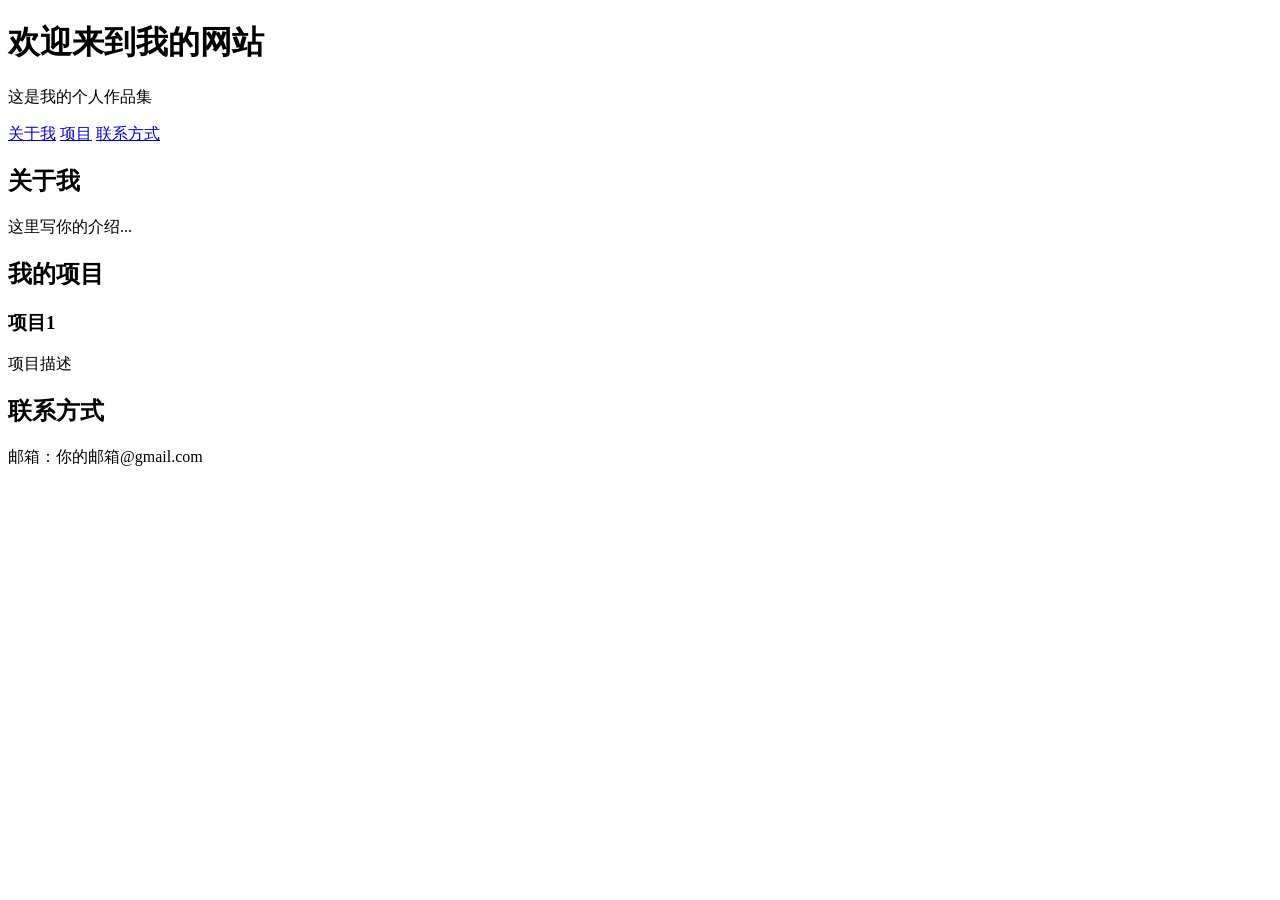
==== index.html @ c8487bfb "Create index.html" ====
<!DOCTYPE html>
<html lang="zh-CN">
<head>
    <meta charset="UTF-8">
    <meta name="viewport" content="width=device-width, initial-scale=1.0">
    <title>我的个人网站</title>
    <link rel="stylesheet" href="style.css">
</head>
<body>
    <header>
        <h1>欢迎来到我的网站</h1>
        <p>这是我的个人作品集</p>
    </header>
    
    <nav>
        <a href="#about">关于我</a>
        <a href="#projects">项目</a>
        <a href="#contact">联系方式</a>
    </nav>

    <section id="about">
        <h2>关于我</h2>
        <p>这里写你的介绍...</p>
    </section>

    <section id="projects">
        <h2>我的项目</h2>
        <div class="project">
            <h3>项目1</h3>
            <p>项目描述</p>
        </div>
    </section>

    <section id="contact">
        <h2>联系方式</h2>
        <p>邮箱：你的邮箱@gmail.com</p>
    </section>
</body>
</html>
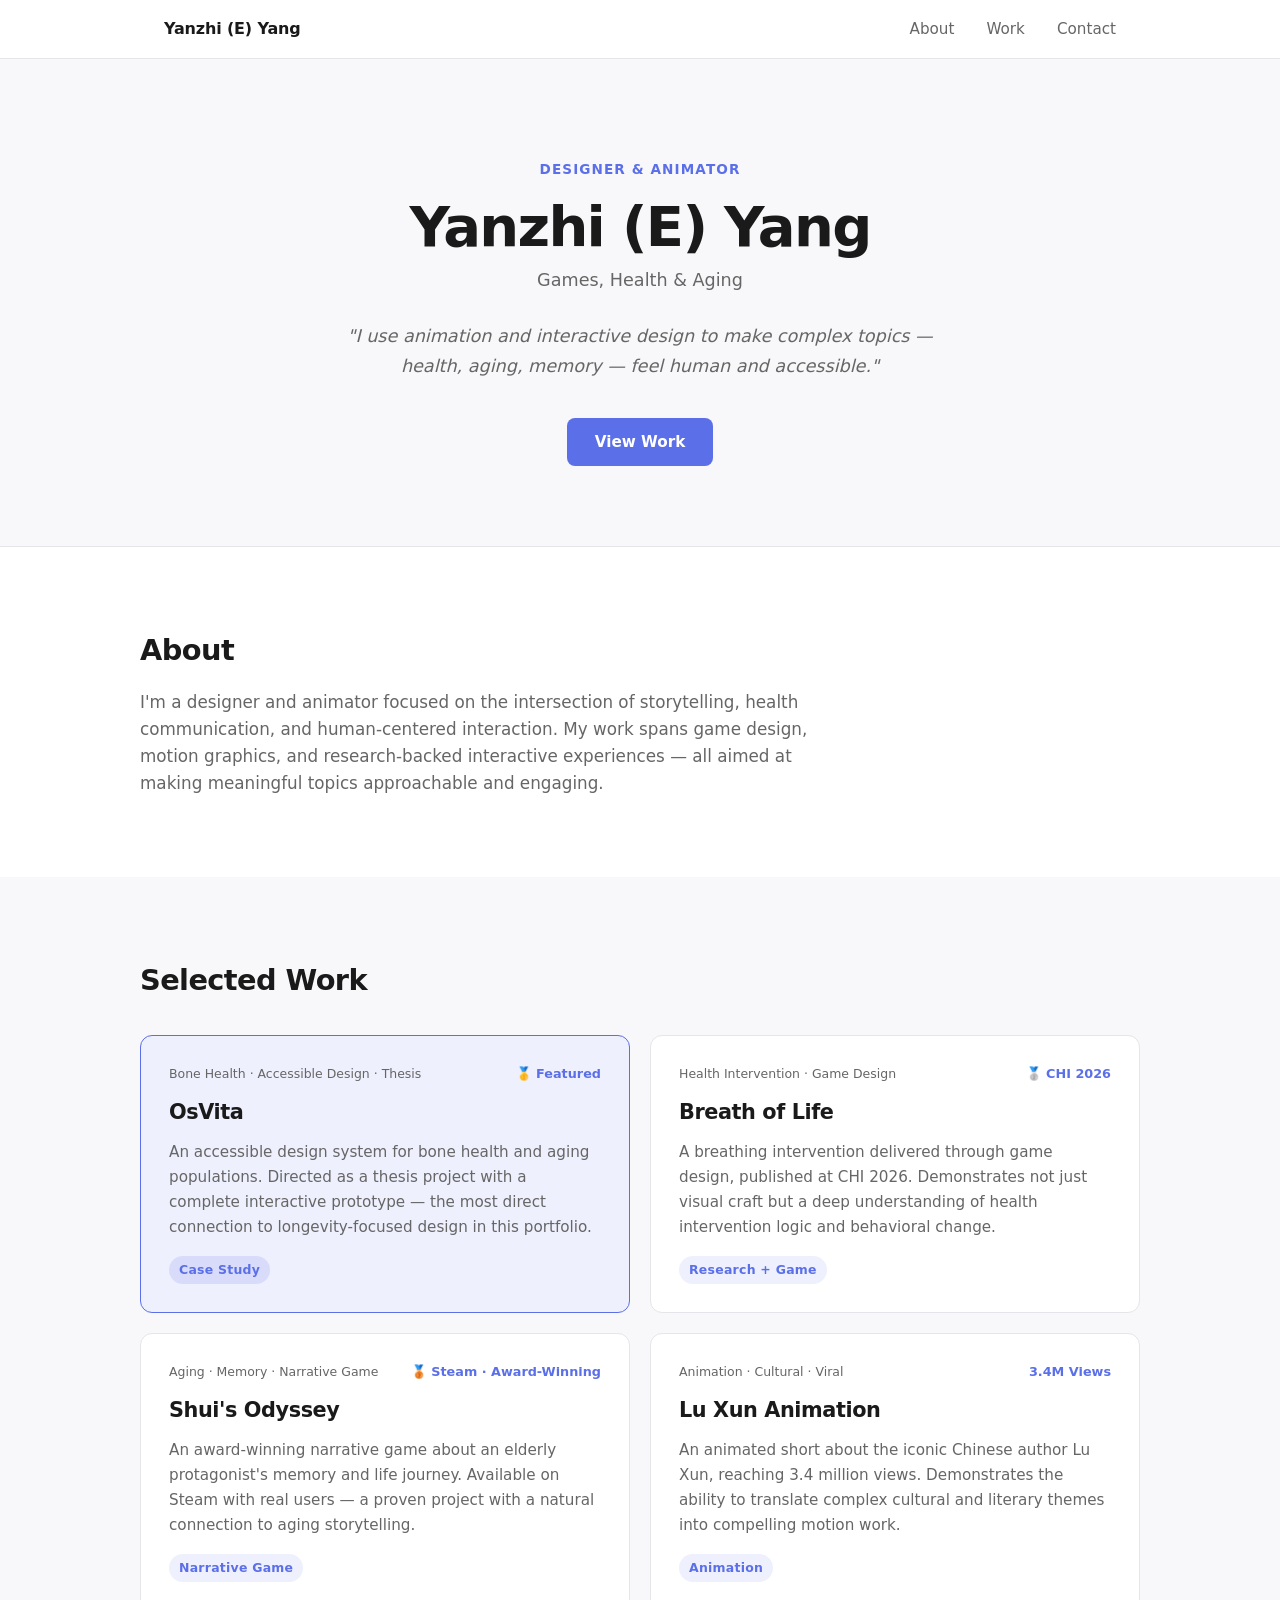
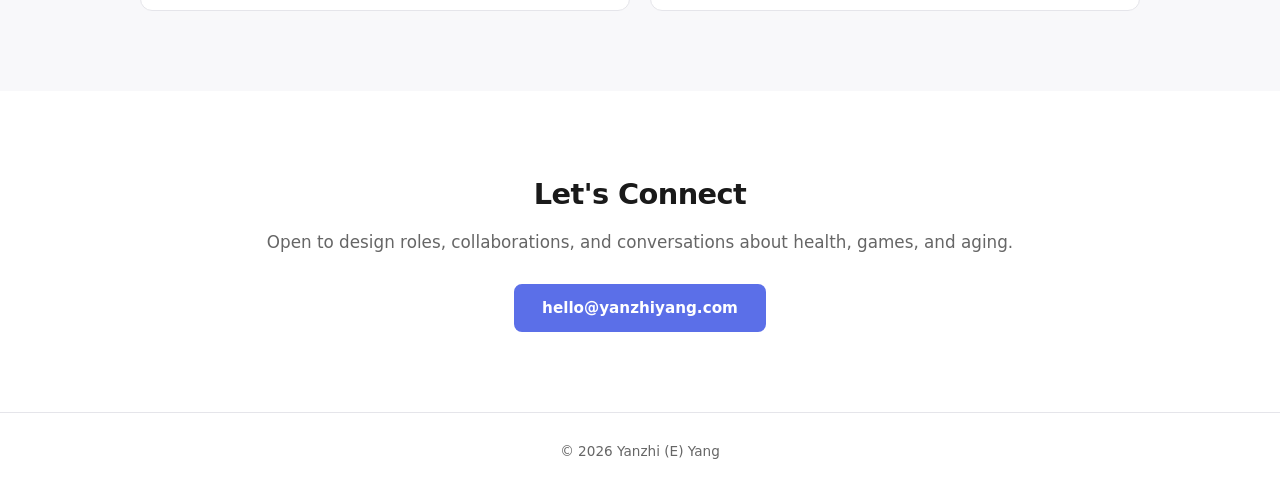
==== commit e0d4177f: "基本信息" ====
--- a/index.html
+++ b/index.html
@@ -1,39 +1,101 @@
 <!DOCTYPE html>
-<html lang="zh-CN">
+<html lang="en">
 <head>
     <meta charset="UTF-8">
     <meta name="viewport" content="width=device-width, initial-scale=1.0">
-    <title>我的个人网站</title>
+    <title>Yanzhi (E) Yang — Designer & Animator</title>
     <link rel="stylesheet" href="style.css">
 </head>
 <body>
-    <header>
-        <h1>欢迎来到我的网站</h1>
-        <p>这是我的个人作品集</p>
-    </header>
-    
+
     <nav>
-        <a href="#about">关于我</a>
-        <a href="#projects">项目</a>
-        <a href="#contact">联系方式</a>
+        <div class="nav-inner">
+            <span class="nav-logo">Yanzhi (E) Yang</span>
+            <div class="nav-links">
+                <a href="#about">About</a>
+                <a href="#work">Work</a>
+                <a href="#contact">Contact</a>
+            </div>
+        </div>
     </nav>
 
+    <header id="hero">
+        <div class="hero-inner">
+            <p class="hero-tag">Designer & Animator</p>
+            <h1>Yanzhi (E) Yang</h1>
+            <p class="hero-sub">Games, Health &amp; Aging</p>
+            <p class="hero-bio">"I use animation and interactive design to make complex topics — health, aging, memory — feel human and accessible."</p>
+            <a href="#work" class="btn-primary">View Work</a>
+        </div>
+    </header>
+
     <section id="about">
-        <h2>关于我</h2>
-        <p>这里写你的介绍...</p>
+        <div class="section-inner">
+            <h2>About</h2>
+            <p>I'm a designer and animator focused on the intersection of storytelling, health communication, and human-centered interaction. My work spans game design, motion graphics, and research-backed interactive experiences — all aimed at making meaningful topics approachable and engaging.</p>
+        </div>
     </section>
 
-    <section id="projects">
-        <h2>我的项目</h2>
-        <div class="project">
-            <h3>项目1</h3>
-            <p>项目描述</p>
+    <section id="work">
+        <div class="section-inner">
+            <h2>Selected Work</h2>
+            <div class="projects-grid">
+
+                <div class="project-card featured">
+                    <div class="project-meta">
+                        <span class="tag">Bone Health · Accessible Design · Thesis</span>
+                        <span class="award">🥇 Featured</span>
+                    </div>
+                    <h3>OsVita</h3>
+                    <p>An accessible design system for bone health and aging populations. Directed as a thesis project with a complete interactive prototype — the most direct connection to longevity-focused design in this portfolio.</p>
+                    <span class="project-type">Case Study</span>
+                </div>
+
+                <div class="project-card">
+                    <div class="project-meta">
+                        <span class="tag">Health Intervention · Game Design</span>
+                        <span class="award">🥈 CHI 2026</span>
+                    </div>
+                    <h3>Breath of Life</h3>
+                    <p>A breathing intervention delivered through game design, published at CHI 2026. Demonstrates not just visual craft but a deep understanding of health intervention logic and behavioral change.</p>
+                    <span class="project-type">Research + Game</span>
+                </div>
+
+                <div class="project-card">
+                    <div class="project-meta">
+                        <span class="tag">Aging · Memory · Narrative Game</span>
+                        <span class="award">🥉 Steam · Award-Winning</span>
+                    </div>
+                    <h3>Shui's Odyssey</h3>
+                    <p>An award-winning narrative game about an elderly protagonist's memory and life journey. Available on Steam with real users — a proven project with a natural connection to aging storytelling.</p>
+                    <span class="project-type">Narrative Game</span>
+                </div>
+
+                <div class="project-card">
+                    <div class="project-meta">
+                        <span class="tag">Animation · Cultural · Viral</span>
+                        <span class="award">3.4M Views</span>
+                    </div>
+                    <h3>Lu Xun Animation</h3>
+                    <p>An animated short about the iconic Chinese author Lu Xun, reaching 3.4 million views. Demonstrates the ability to translate complex cultural and literary themes into compelling motion work.</p>
+                    <span class="project-type">Animation</span>
+                </div>
+
+            </div>
         </div>
     </section>
 
     <section id="contact">
-        <h2>联系方式</h2>
-        <p>邮箱：你的邮箱@gmail.com</p>
+        <div class="section-inner contact-inner">
+            <h2>Let's Connect</h2>
+            <p>Open to design roles, collaborations, and conversations about health, games, and aging.</p>
+            <a href="mailto:hello@yanzhiyang.com" class="btn-primary">hello@yanzhiyang.com</a>
+        </div>
     </section>
+
+    <footer>
+        <p>© 2026 Yanzhi (E) Yang</p>
+    </footer>
+
 </body>
 </html>
--- a/style.css
+++ b/style.css
@@ -0,0 +1,271 @@
+*, *::before, *::after {
+    margin: 0;
+    padding: 0;
+    box-sizing: border-box;
+}
+
+:root {
+    --accent: #5B6FE8;
+    --accent-light: #EEF0FD;
+    --text: #1a1a1a;
+    --text-muted: #666;
+    --bg: #ffffff;
+    --bg-soft: #F8F8FA;
+    --border: #E5E5EA;
+    --radius: 12px;
+}
+
+html {
+    scroll-behavior: smooth;
+}
+
+body {
+    font-family: 'Segoe UI', system-ui, -apple-system, sans-serif;
+    color: var(--text);
+    background: var(--bg);
+    line-height: 1.6;
+}
+
+/* ── Nav ── */
+nav {
+    position: sticky;
+    top: 0;
+    z-index: 100;
+    background: rgba(255, 255, 255, 0.9);
+    backdrop-filter: blur(12px);
+    border-bottom: 1px solid var(--border);
+}
+
+.nav-inner {
+    max-width: 1000px;
+    margin: 0 auto;
+    padding: 16px 24px;
+    display: flex;
+    align-items: center;
+    justify-content: space-between;
+}
+
+.nav-logo {
+    font-weight: 600;
+    font-size: 1rem;
+    letter-spacing: -0.01em;
+}
+
+.nav-links {
+    display: flex;
+    gap: 32px;
+}
+
+.nav-links a {
+    text-decoration: none;
+    color: var(--text-muted);
+    font-size: 0.95rem;
+    transition: color 0.2s;
+}
+
+.nav-links a:hover {
+    color: var(--accent);
+}
+
+/* ── Hero ── */
+#hero {
+    background: var(--bg-soft);
+    padding: 100px 24px 80px;
+    text-align: center;
+    border-bottom: 1px solid var(--border);
+}
+
+.hero-inner {
+    max-width: 680px;
+    margin: 0 auto;
+}
+
+.hero-tag {
+    font-size: 0.85rem;
+    font-weight: 600;
+    letter-spacing: 0.08em;
+    text-transform: uppercase;
+    color: var(--accent);
+    margin-bottom: 16px;
+}
+
+#hero h1 {
+    font-size: clamp(2.2rem, 5vw, 3.5rem);
+    font-weight: 700;
+    letter-spacing: -0.03em;
+    line-height: 1.1;
+    margin-bottom: 8px;
+}
+
+.hero-sub {
+    font-size: 1.1rem;
+    color: var(--text-muted);
+    margin-bottom: 28px;
+}
+
+.hero-bio {
+    font-size: 1.1rem;
+    color: var(--text-muted);
+    font-style: italic;
+    line-height: 1.7;
+    margin-bottom: 36px;
+    padding: 0 16px;
+}
+
+/* ── Buttons ── */
+.btn-primary {
+    display: inline-block;
+    background: var(--accent);
+    color: #fff;
+    text-decoration: none;
+    padding: 12px 28px;
+    border-radius: 8px;
+    font-weight: 600;
+    font-size: 0.95rem;
+    transition: opacity 0.2s, transform 0.2s;
+}
+
+.btn-primary:hover {
+    opacity: 0.88;
+    transform: translateY(-1px);
+}
+
+/* ── Sections ── */
+section {
+    padding: 80px 24px;
+}
+
+section:nth-child(even) {
+    background: var(--bg-soft);
+}
+
+.section-inner {
+    max-width: 1000px;
+    margin: 0 auto;
+}
+
+section h2 {
+    font-size: 1.8rem;
+    font-weight: 700;
+    letter-spacing: -0.02em;
+    margin-bottom: 12px;
+}
+
+#about p {
+    font-size: 1.05rem;
+    color: var(--text-muted);
+    max-width: 680px;
+    margin-top: 16px;
+}
+
+/* ── Projects Grid ── */
+.projects-grid {
+    display: grid;
+    grid-template-columns: repeat(auto-fill, minmax(440px, 1fr));
+    gap: 20px;
+    margin-top: 32px;
+}
+
+.project-card {
+    background: var(--bg);
+    border: 1px solid var(--border);
+    border-radius: var(--radius);
+    padding: 28px;
+    transition: box-shadow 0.2s, transform 0.2s;
+}
+
+.project-card:hover {
+    box-shadow: 0 8px 32px rgba(0, 0, 0, 0.08);
+    transform: translateY(-2px);
+}
+
+.project-card.featured {
+    border-color: var(--accent);
+    background: var(--accent-light);
+}
+
+.project-meta {
+    display: flex;
+    align-items: center;
+    justify-content: space-between;
+    margin-bottom: 12px;
+    gap: 8px;
+    flex-wrap: wrap;
+}
+
+.tag {
+    font-size: 0.78rem;
+    color: var(--text-muted);
+    font-weight: 500;
+}
+
+.award {
+    font-size: 0.8rem;
+    font-weight: 600;
+    color: var(--accent);
+    white-space: nowrap;
+}
+
+.project-card h3 {
+    font-size: 1.3rem;
+    font-weight: 700;
+    letter-spacing: -0.02em;
+    margin-bottom: 10px;
+}
+
+.project-card p {
+    font-size: 0.95rem;
+    color: var(--text-muted);
+    line-height: 1.65;
+    margin-bottom: 16px;
+}
+
+.project-type {
+    display: inline-block;
+    font-size: 0.78rem;
+    font-weight: 600;
+    color: var(--accent);
+    background: var(--accent-light);
+    padding: 4px 10px;
+    border-radius: 20px;
+    letter-spacing: 0.02em;
+}
+
+.project-card.featured .project-type {
+    background: rgba(91, 111, 232, 0.15);
+}
+
+/* ── Contact ── */
+.contact-inner {
+    text-align: center;
+}
+
+.contact-inner p {
+    color: var(--text-muted);
+    margin: 12px 0 28px;
+    font-size: 1.05rem;
+}
+
+/* ── Footer ── */
+footer {
+    text-align: center;
+    padding: 28px;
+    font-size: 0.85rem;
+    color: var(--text-muted);
+    border-top: 1px solid var(--border);
+}
+
+/* ── Responsive ── */
+@media (max-width: 600px) {
+    .projects-grid {
+        grid-template-columns: 1fr;
+    }
+
+    .nav-links {
+        gap: 20px;
+    }
+
+    #hero {
+        padding: 72px 20px 60px;
+    }
+}
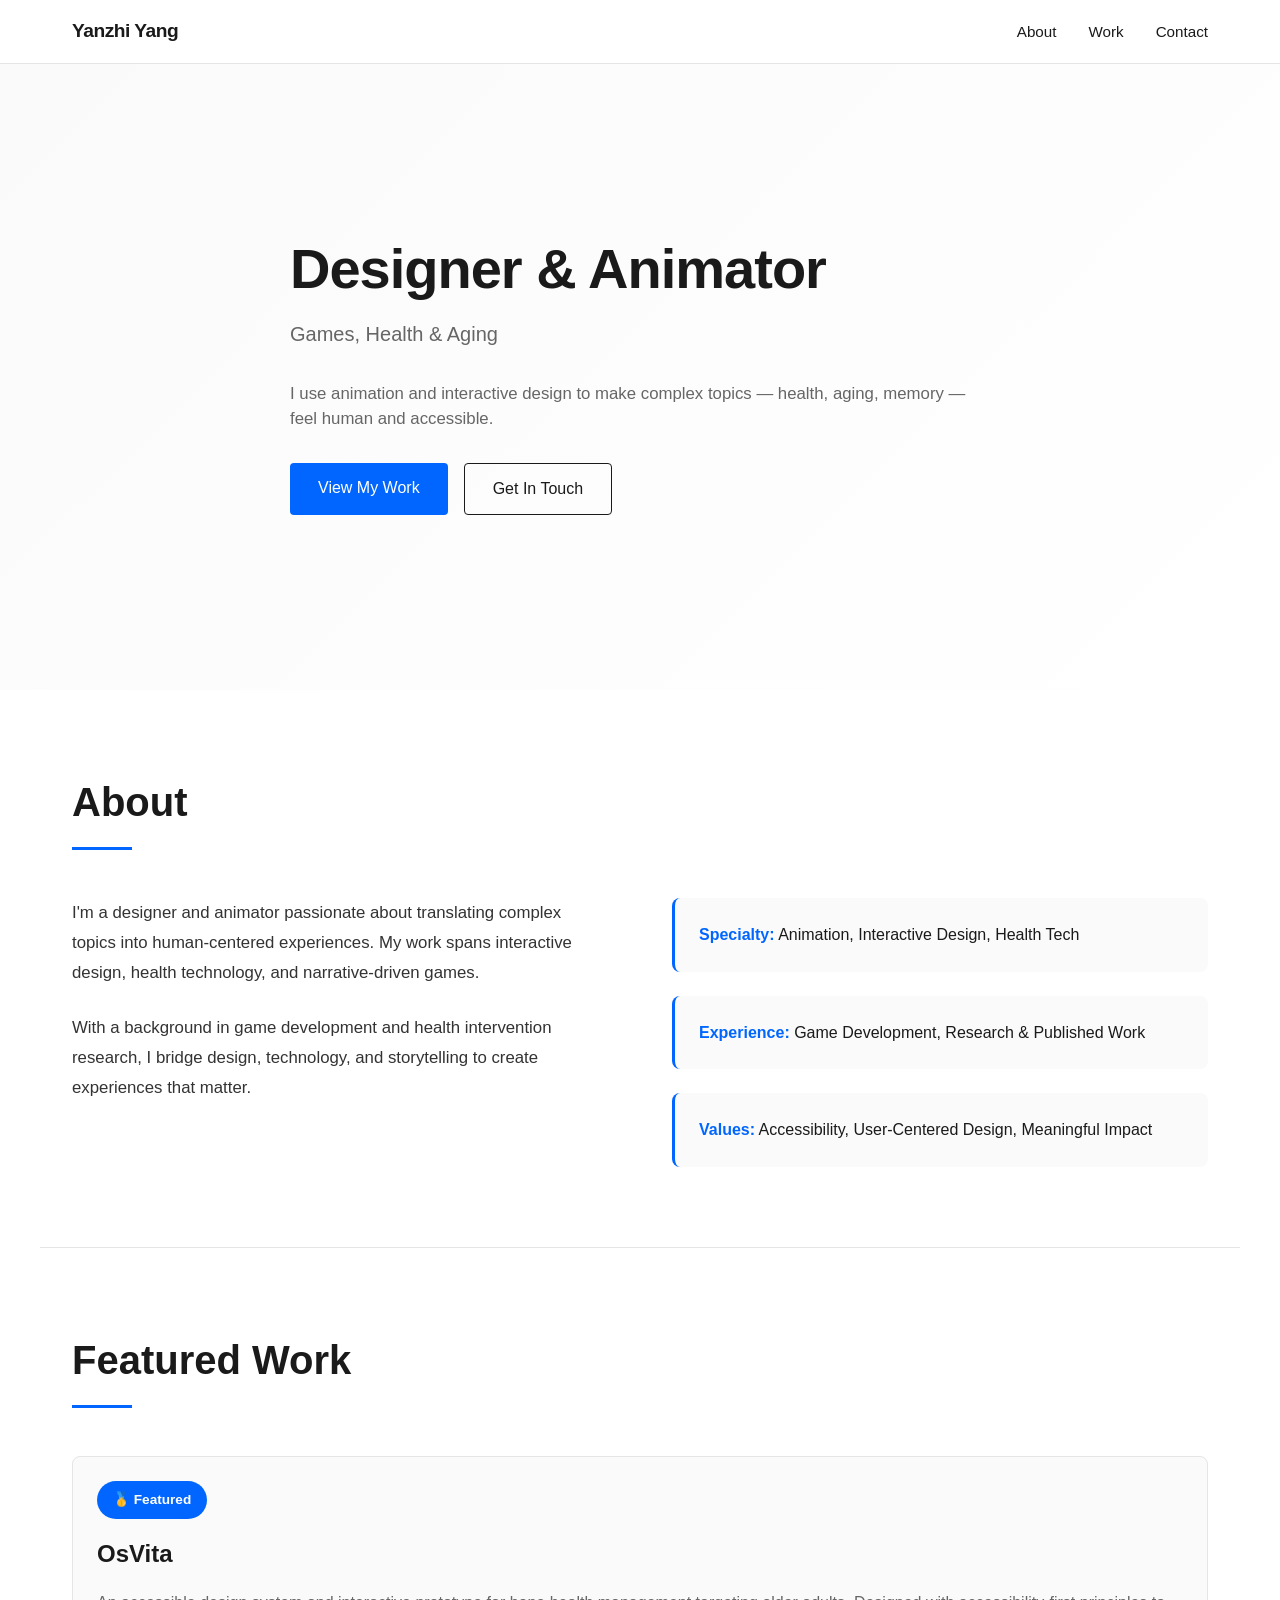
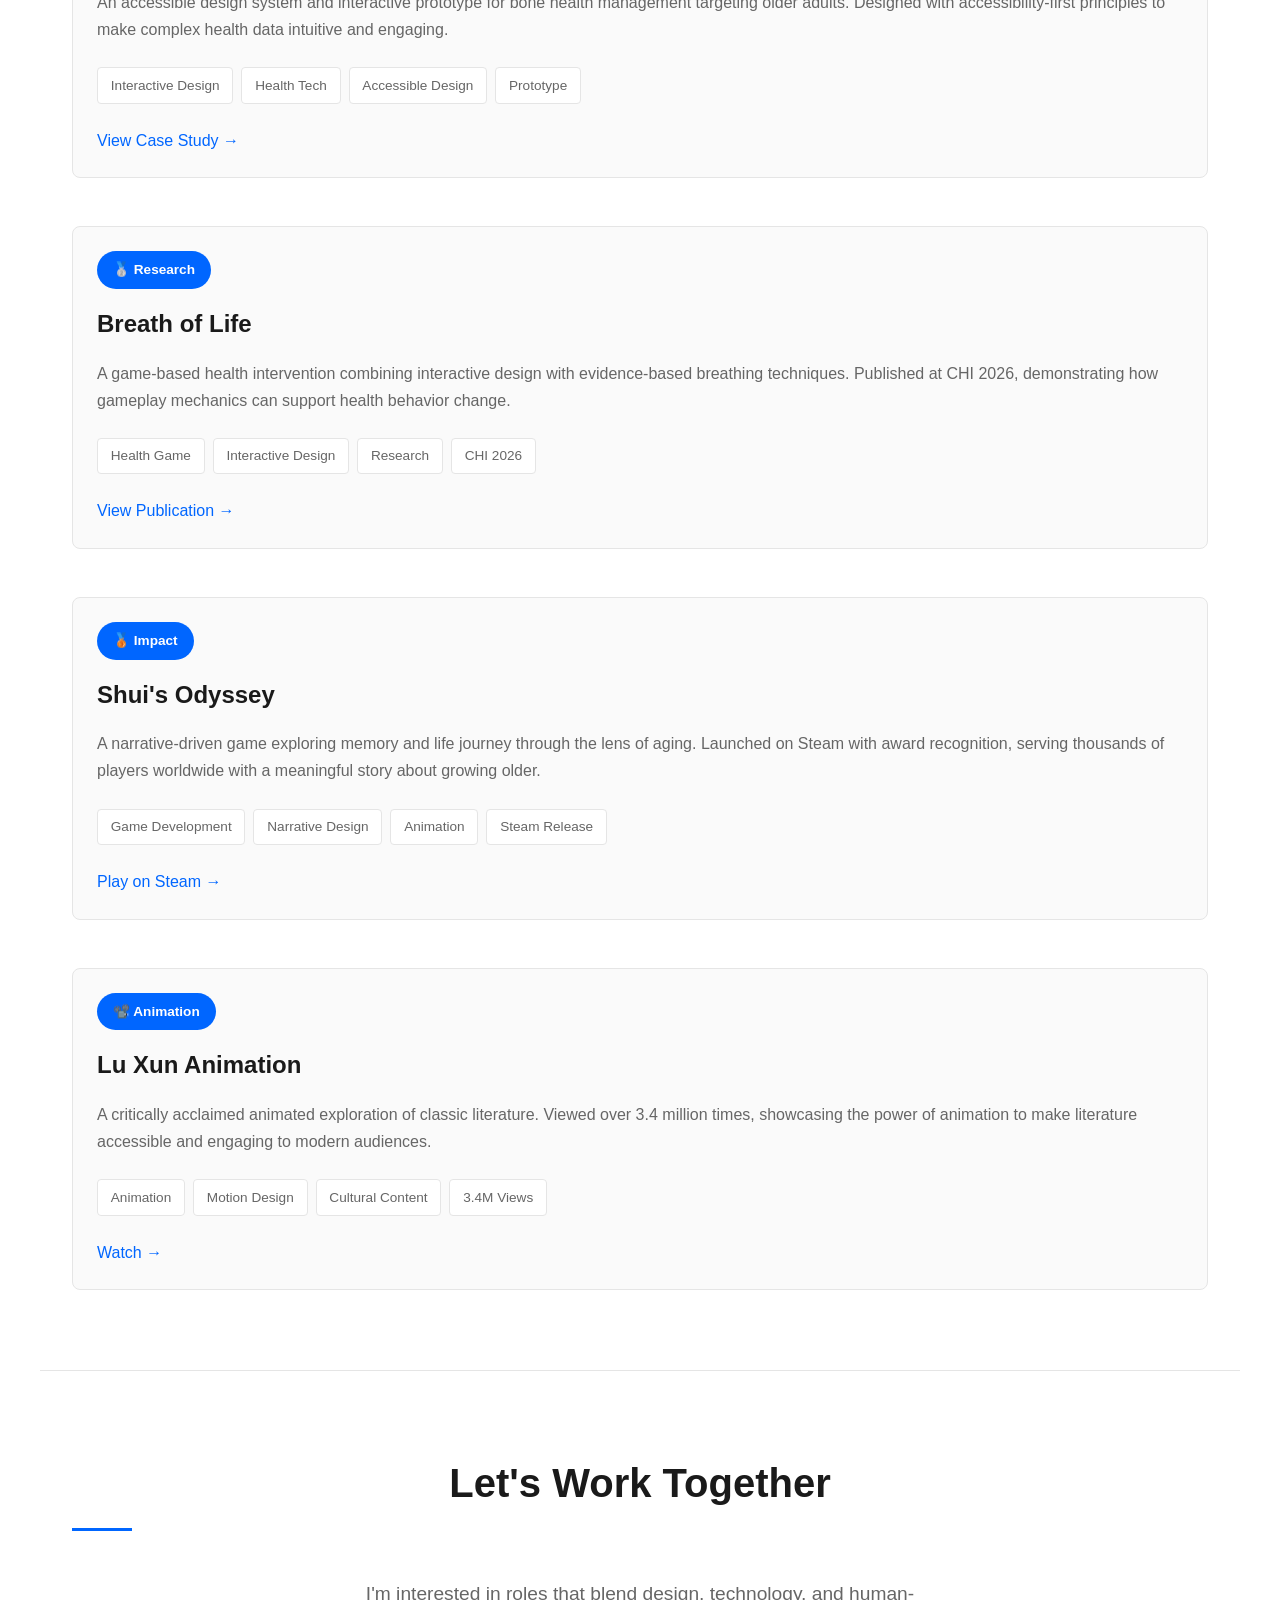
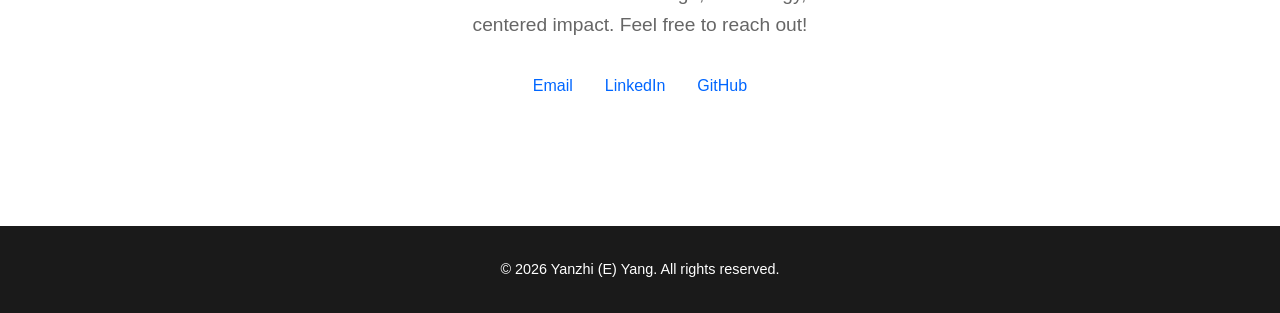
==== commit 2c9277b1: "更新版面" ====
--- a/index.html
+++ b/index.html
@@ -3,99 +3,576 @@
 <head>
     <meta charset="UTF-8">
     <meta name="viewport" content="width=device-width, initial-scale=1.0">
-    <title>Yanzhi (E) Yang — Designer & Animator</title>
-    <link rel="stylesheet" href="style.css">
+    <title>Yanzhi (E) Yang - Designer & Animator</title>
+    <style>
+        * {
+            margin: 0;
+            padding: 0;
+            box-sizing: border-box;
+        }
+
+        :root {
+            --primary: #1a1a1a;
+            --secondary: #666;
+            --accent: #0066ff;
+            --light-bg: #fafafa;
+            --white: #ffffff;
+            --border: #e5e5e5;
+        }
+
+        html {
+            scroll-behavior: smooth;
+        }
+
+        body {
+            font-family: -apple-system, BlinkMacSystemFont, 'Segoe UI', 'Helvetica Neue', sans-serif;
+            color: var(--primary);
+            background: var(--white);
+            line-height: 1.6;
+        }
+
+        /* Navigation */
+        nav {
+            position: fixed;
+            top: 0;
+            left: 0;
+            right: 0;
+            background: rgba(255, 255, 255, 0.95);
+            backdrop-filter: blur(10px);
+            z-index: 1000;
+            border-bottom: 1px solid var(--border);
+        }
+
+        .nav-container {
+            max-width: 1200px;
+            margin: 0 auto;
+            padding: 1rem 2rem;
+            display: flex;
+            justify-content: space-between;
+            align-items: center;
+        }
+
+        .logo {
+            font-size: 1.2rem;
+            font-weight: 600;
+            letter-spacing: -0.5px;
+        }
+
+        .nav-links {
+            display: flex;
+            gap: 2rem;
+            list-style: none;
+        }
+
+        .nav-links a {
+            text-decoration: none;
+            color: var(--primary);
+            font-size: 0.95rem;
+            transition: color 0.3s;
+            position: relative;
+        }
+
+        .nav-links a:hover {
+            color: var(--accent);
+        }
+
+        .nav-links a::after {
+            content: '';
+            position: absolute;
+            bottom: -4px;
+            left: 0;
+            width: 0;
+            height: 2px;
+            background: var(--accent);
+            transition: width 0.3s;
+        }
+
+        .nav-links a:hover::after {
+            width: 100%;
+        }
+
+        /* Hero Section */
+        .hero {
+            margin-top: 60px;
+            padding: 5rem 2rem;
+            background: linear-gradient(135deg, #fafafa 0%, #ffffff 100%);
+            min-height: 70vh;
+            display: flex;
+            flex-direction: column;
+            justify-content: center;
+        }
+
+        .hero-container {
+            max-width: 1200px;
+            margin: 0 auto;
+            animation: fadeInUp 0.8s ease-out;
+        }
+
+        .hero h1 {
+            font-size: 3.5rem;
+            line-height: 1.2;
+            margin-bottom: 1rem;
+            letter-spacing: -1px;
+        }
+
+        .hero-subtitle {
+            font-size: 1.25rem;
+            color: var(--secondary);
+            margin-bottom: 2rem;
+            max-width: 700px;
+            line-height: 1.5;
+        }
+
+        .hero-cta {
+            display: flex;
+            gap: 1rem;
+            flex-wrap: wrap;
+        }
+
+        .btn {
+            padding: 0.75rem 1.75rem;
+            border: none;
+            border-radius: 4px;
+            font-size: 1rem;
+            cursor: pointer;
+            text-decoration: none;
+            transition: all 0.3s;
+            font-weight: 500;
+        }
+
+        .btn-primary {
+            background: var(--accent);
+            color: white;
+        }
+
+        .btn-primary:hover {
+            background: #0052cc;
+            transform: translateY(-2px);
+            box-shadow: 0 10px 30px rgba(0, 102, 255, 0.2);
+        }
+
+        .btn-secondary {
+            background: transparent;
+            color: var(--primary);
+            border: 1px solid var(--primary);
+        }
+
+        .btn-secondary:hover {
+            background: var(--primary);
+            color: white;
+        }
+
+        /* About Section */
+        .about {
+            max-width: 1200px;
+            margin: 0 auto;
+            padding: 5rem 2rem;
+            border-bottom: 1px solid var(--border);
+        }
+
+        .section-title {
+            font-size: 2.5rem;
+            margin-bottom: 3rem;
+            position: relative;
+            padding-bottom: 1rem;
+        }
+
+        .section-title::after {
+            content: '';
+            position: absolute;
+            bottom: 0;
+            left: 0;
+            width: 60px;
+            height: 3px;
+            background: var(--accent);
+        }
+
+        .about-content {
+            display: grid;
+            grid-template-columns: 1fr 1fr;
+            gap: 4rem;
+            align-items: start;
+        }
+
+        .about-text p {
+            font-size: 1.05rem;
+            line-height: 1.8;
+            margin-bottom: 1.5rem;
+            color: #333;
+        }
+
+        .about-highlights {
+            display: grid;
+            gap: 1.5rem;
+        }
+
+        .highlight-item {
+            padding: 1.5rem;
+            background: var(--light-bg);
+            border-radius: 8px;
+            border-left: 3px solid var(--accent);
+        }
+
+        .highlight-item strong {
+            color: var(--accent);
+        }
+
+        /* Portfolio Section */
+        .portfolio {
+            max-width: 1200px;
+            margin: 0 auto;
+            padding: 5rem 2rem;
+            border-bottom: 1px solid var(--border);
+        }
+
+        .projects-grid {
+            display: grid;
+            gap: 3rem;
+        }
+
+        .project-card {
+            background: var(--light-bg);
+            border-radius: 8px;
+            overflow: hidden;
+            transition: all 0.3s;
+            border: 1px solid var(--border);
+        }
+
+        .project-card:hover {
+            transform: translateY(-8px);
+            box-shadow: 0 20px 40px rgba(0, 0, 0, 0.08);
+        }
+
+        .project-badge {
+            display: inline-block;
+            padding: 0.5rem 1rem;
+            background: var(--accent);
+            color: white;
+            border-radius: 20px;
+            font-size: 0.85rem;
+            font-weight: 600;
+            margin: 1.5rem 1.5rem 0 1.5rem;
+        }
+
+        .project-content {
+            padding: 0 1.5rem 1.5rem 1.5rem;
+        }
+
+        .project-title {
+            font-size: 1.5rem;
+            margin: 1rem 0;
+            color: var(--primary);
+        }
+
+        .project-description {
+            color: var(--secondary);
+            margin-bottom: 1.5rem;
+            line-height: 1.7;
+        }
+
+        .project-tags {
+            display: flex;
+            gap: 0.5rem;
+            flex-wrap: wrap;
+            margin-bottom: 1.5rem;
+        }
+
+        .tag {
+            display: inline-block;
+            padding: 0.4rem 0.8rem;
+            background: white;
+            border: 1px solid var(--border);
+            border-radius: 4px;
+            font-size: 0.85rem;
+            color: var(--secondary);
+        }
+
+        .project-link {
+            display: inline-block;
+            color: var(--accent);
+            text-decoration: none;
+            font-weight: 500;
+            transition: all 0.3s;
+        }
+
+        .project-link:hover {
+            color: #0052cc;
+            transform: translateX(4px);
+        }
+
+        /* Contact Section */
+        .contact {
+            max-width: 1200px;
+            margin: 0 auto;
+            padding: 5rem 2rem;
+            text-align: center;
+        }
+
+        .contact-text {
+            font-size: 1.2rem;
+            color: var(--secondary);
+            margin-bottom: 2rem;
+            max-width: 600px;
+            margin-left: auto;
+            margin-right: auto;
+        }
+
+        .contact-links {
+            display: flex;
+            justify-content: center;
+            gap: 2rem;
+            flex-wrap: wrap;
+            margin-bottom: 3rem;
+        }
+
+        .contact-link {
+            color: var(--accent);
+            text-decoration: none;
+            font-weight: 500;
+            transition: all 0.3s;
+        }
+
+        .contact-link:hover {
+            color: #0052cc;
+        }
+
+        /* Footer */
+        footer {
+            background: var(--primary);
+            color: white;
+            padding: 2rem;
+            text-align: center;
+            font-size: 0.9rem;
+        }
+
+        /* Animations */
+        @keyframes fadeInUp {
+            from {
+                opacity: 0;
+                transform: translateY(30px);
+            }
+            to {
+                opacity: 1;
+                transform: translateY(0);
+            }
+        }
+
+        .fade-in {
+            animation: fadeInUp 0.8s ease-out;
+        }
+
+        /* Responsive */
+        @media (max-width: 768px) {
+            .hero h1 {
+                font-size: 2.5rem;
+            }
+
+            .hero-subtitle {
+                font-size: 1.1rem;
+            }
+
+            .about-content {
+                grid-template-columns: 1fr;
+                gap: 2rem;
+            }
+
+            .nav-links {
+                gap: 1rem;
+            }
+
+            .section-title {
+                font-size: 2rem;
+            }
+
+            .hero-cta {
+                flex-direction: column;
+            }
+
+            .btn {
+                width: 100%;
+                text-align: center;
+            }
+        }
+    </style>
 </head>
 <body>
-
+    <!-- Navigation -->
     <nav>
-        <div class="nav-inner">
-            <span class="nav-logo">Yanzhi (E) Yang</span>
-            <div class="nav-links">
-                <a href="#about">About</a>
-                <a href="#work">Work</a>
-                <a href="#contact">Contact</a>
-            </div>
+        <div class="nav-container">
+            <div class="logo">Yanzhi Yang</div>
+            <ul class="nav-links">
+                <li><a href="#about">About</a></li>
+                <li><a href="#portfolio">Work</a></li>
+                <li><a href="#contact">Contact</a></li>
+            </ul>
         </div>
     </nav>
 
-    <header id="hero">
-        <div class="hero-inner">
-            <p class="hero-tag">Designer & Animator</p>
-            <h1>Yanzhi (E) Yang</h1>
-            <p class="hero-sub">Games, Health &amp; Aging</p>
-            <p class="hero-bio">"I use animation and interactive design to make complex topics — health, aging, memory — feel human and accessible."</p>
-            <a href="#work" class="btn-primary">View Work</a>
-        </div>
-    </header>
-
-    <section id="about">
-        <div class="section-inner">
-            <h2>About</h2>
-            <p>I'm a designer and animator focused on the intersection of storytelling, health communication, and human-centered interaction. My work spans game design, motion graphics, and research-backed interactive experiences — all aimed at making meaningful topics approachable and engaging.</p>
+    <!-- Hero Section -->
+    <section class="hero">
+        <div class="hero-container">
+            <h1>Designer & Animator</h1>
+            <p class="hero-subtitle">Games, Health &amp; Aging</p>
+            <p class="hero-subtitle" style="font-size: 1.05rem; margin-bottom: 2rem;">
+                I use animation and interactive design to make complex topics — health, aging, memory — feel human and accessible.
+            </p>
+            <div class="hero-cta">
+                <a href="#portfolio" class="btn btn-primary">View My Work</a>
+                <a href="#contact" class="btn btn-secondary">Get In Touch</a>
+            </div>
         </div>
     </section>
 
-    <section id="work">
-        <div class="section-inner">
-            <h2>Selected Work</h2>
-            <div class="projects-grid">
-
-                <div class="project-card featured">
-                    <div class="project-meta">
-                        <span class="tag">Bone Health · Accessible Design · Thesis</span>
-                        <span class="award">🥇 Featured</span>
-                    </div>
-                    <h3>OsVita</h3>
-                    <p>An accessible design system for bone health and aging populations. Directed as a thesis project with a complete interactive prototype — the most direct connection to longevity-focused design in this portfolio.</p>
-                    <span class="project-type">Case Study</span>
-                </div>
-
-                <div class="project-card">
-                    <div class="project-meta">
-                        <span class="tag">Health Intervention · Game Design</span>
-                        <span class="award">🥈 CHI 2026</span>
-                    </div>
-                    <h3>Breath of Life</h3>
-                    <p>A breathing intervention delivered through game design, published at CHI 2026. Demonstrates not just visual craft but a deep understanding of health intervention logic and behavioral change.</p>
-                    <span class="project-type">Research + Game</span>
-                </div>
-
-                <div class="project-card">
-                    <div class="project-meta">
-                        <span class="tag">Aging · Memory · Narrative Game</span>
-                        <span class="award">🥉 Steam · Award-Winning</span>
-                    </div>
-                    <h3>Shui's Odyssey</h3>
-                    <p>An award-winning narrative game about an elderly protagonist's memory and life journey. Available on Steam with real users — a proven project with a natural connection to aging storytelling.</p>
-                    <span class="project-type">Narrative Game</span>
-                </div>
-
-                <div class="project-card">
-                    <div class="project-meta">
-                        <span class="tag">Animation · Cultural · Viral</span>
-                        <span class="award">3.4M Views</span>
-                    </div>
-                    <h3>Lu Xun Animation</h3>
-                    <p>An animated short about the iconic Chinese author Lu Xun, reaching 3.4 million views. Demonstrates the ability to translate complex cultural and literary themes into compelling motion work.</p>
-                    <span class="project-type">Animation</span>
-                </div>
-
+    <!-- About Section -->
+    <section class="about" id="about">
+        <h2 class="section-title">About</h2>
+        <div class="about-content">
+            <div class="about-text">
+                <p>
+                    I'm a designer and animator passionate about translating complex topics into human-centered experiences. My work spans interactive design, health technology, and narrative-driven games.
+                </p>
+                <p>
+                    With a background in game development and health intervention research, I bridge design, technology, and storytelling to create experiences that matter.
+                </p>
+            </div>
+            <div class="about-highlights">
+                <div class="highlight-item">
+                    <strong>Specialty:</strong> Animation, Interactive Design, Health Tech
+                </div>
+                <div class="highlight-item">
+                    <strong>Experience:</strong> Game Development, Research & Published Work
+                </div>
+                <div class="highlight-item">
+                    <strong>Values:</strong> Accessibility, User-Centered Design, Meaningful Impact
+                </div>
             </div>
         </div>
     </section>
 
-    <section id="contact">
-        <div class="section-inner contact-inner">
-            <h2>Let's Connect</h2>
-            <p>Open to design roles, collaborations, and conversations about health, games, and aging.</p>
-            <a href="mailto:hello@yanzhiyang.com" class="btn-primary">hello@yanzhiyang.com</a>
+    <!-- Portfolio Section -->
+    <section class="portfolio" id="portfolio">
+        <h2 class="section-title">Featured Work</h2>
+        <div class="projects-grid">
+            <!-- Project 1 -->
+            <div class="project-card fade-in">
+                <div class="project-badge">🥇 Featured</div>
+                <div class="project-content">
+                    <h3 class="project-title">OsVita</h3>
+                    <p class="project-description">
+                        An accessible design system and interactive prototype for bone health management targeting older adults. Designed with accessibility-first principles to make complex health data intuitive and engaging.
+                    </p>
+                    <div class="project-tags">
+                        <span class="tag">Interactive Design</span>
+                        <span class="tag">Health Tech</span>
+                        <span class="tag">Accessible Design</span>
+                        <span class="tag">Prototype</span>
+                    </div>
+                    <a href="#" class="project-link">View Case Study →</a>
+                </div>
+            </div>
+
+            <!-- Project 2 -->
+            <div class="project-card fade-in">
+                <div class="project-badge">🥈 Research</div>
+                <div class="project-content">
+                    <h3 class="project-title">Breath of Life</h3>
+                    <p class="project-description">
+                        A game-based health intervention combining interactive design with evidence-based breathing techniques. Published at CHI 2026, demonstrating how gameplay mechanics can support health behavior change.
+                    </p>
+                    <div class="project-tags">
+                        <span class="tag">Health Game</span>
+                        <span class="tag">Interactive Design</span>
+                        <span class="tag">Research</span>
+                        <span class="tag">CHI 2026</span>
+                    </div>
+                    <a href="#" class="project-link">View Publication →</a>
+                </div>
+            </div>
+
+            <!-- Project 3 -->
+            <div class="project-card fade-in">
+                <div class="project-badge">🥉 Impact</div>
+                <div class="project-content">
+                    <h3 class="project-title">Shui's Odyssey</h3>
+                    <p class="project-description">
+                        A narrative-driven game exploring memory and life journey through the lens of aging. Launched on Steam with award recognition, serving thousands of players worldwide with a meaningful story about growing older.
+                    </p>
+                    <div class="project-tags">
+                        <span class="tag">Game Development</span>
+                        <span class="tag">Narrative Design</span>
+                        <span class="tag">Animation</span>
+                        <span class="tag">Steam Release</span>
+                    </div>
+                    <a href="#" class="project-link">Play on Steam →</a>
+                </div>
+            </div>
+
+            <!-- Project 4 -->
+            <div class="project-card fade-in">
+                <div class="project-badge">📽️ Animation</div>
+                <div class="project-content">
+                    <h3 class="project-title">Lu Xun Animation</h3>
+                    <p class="project-description">
+                        A critically acclaimed animated exploration of classic literature. Viewed over 3.4 million times, showcasing the power of animation to make literature accessible and engaging to modern audiences.
+                    </p>
+                    <div class="project-tags">
+                        <span class="tag">Animation</span>
+                        <span class="tag">Motion Design</span>
+                        <span class="tag">Cultural Content</span>
+                        <span class="tag">3.4M Views</span>
+                    </div>
+                    <a href="#" class="project-link">Watch →</a>
+                </div>
+            </div>
         </div>
     </section>
 
+    <!-- Contact Section -->
+    <section class="contact" id="contact">
+        <h2 class="section-title">Let's Work Together</h2>
+        <p class="contact-text">
+            I'm interested in roles that blend design, technology, and human-centered impact. Feel free to reach out!
+        </p>
+        <div class="contact-links">
+            <a href="mailto:your.email@example.com" class="contact-link">Email</a>
+            <a href="https://linkedin.com/in/yourprofile" class="contact-link">LinkedIn</a>
+            <a href="https://github.com/Yanzhi-E-Yang" class="contact-link">GitHub</a>
+        </div>
+    </section>
+
+    <!-- Footer -->
     <footer>
-        <p>© 2026 Yanzhi (E) Yang</p>
+        <p>&copy; 2026 Yanzhi (E) Yang. All rights reserved.</p>
     </footer>
 
+    <script>
+        // Smooth scroll offset for fixed nav
+        document.querySelectorAll('a[href^="#"]').forEach(anchor => {
+            anchor.addEventListener('click', function (e) {
+                e.preventDefault();
+                const target = document.querySelector(this.getAttribute('href'));
+                if (target) {
+                    const offset = 60;
+                    window.scrollTo({
+                        top: target.offsetTop - offset,
+                        behavior: 'smooth'
+                    });
+                }
+            });
+        });
+
+        // Fade-in on scroll
+        const observer = new IntersectionObserver((entries) => {
+            entries.forEach(entry => {
+                if (entry.isIntersecting) {
+                    entry.target.classList.add('fade-in');
+                }
+            });
+        });
+
+        document.querySelectorAll('.project-card').forEach(card => {
+            observer.observe(card);
+        });
+    </script>
 </body>
 </html>
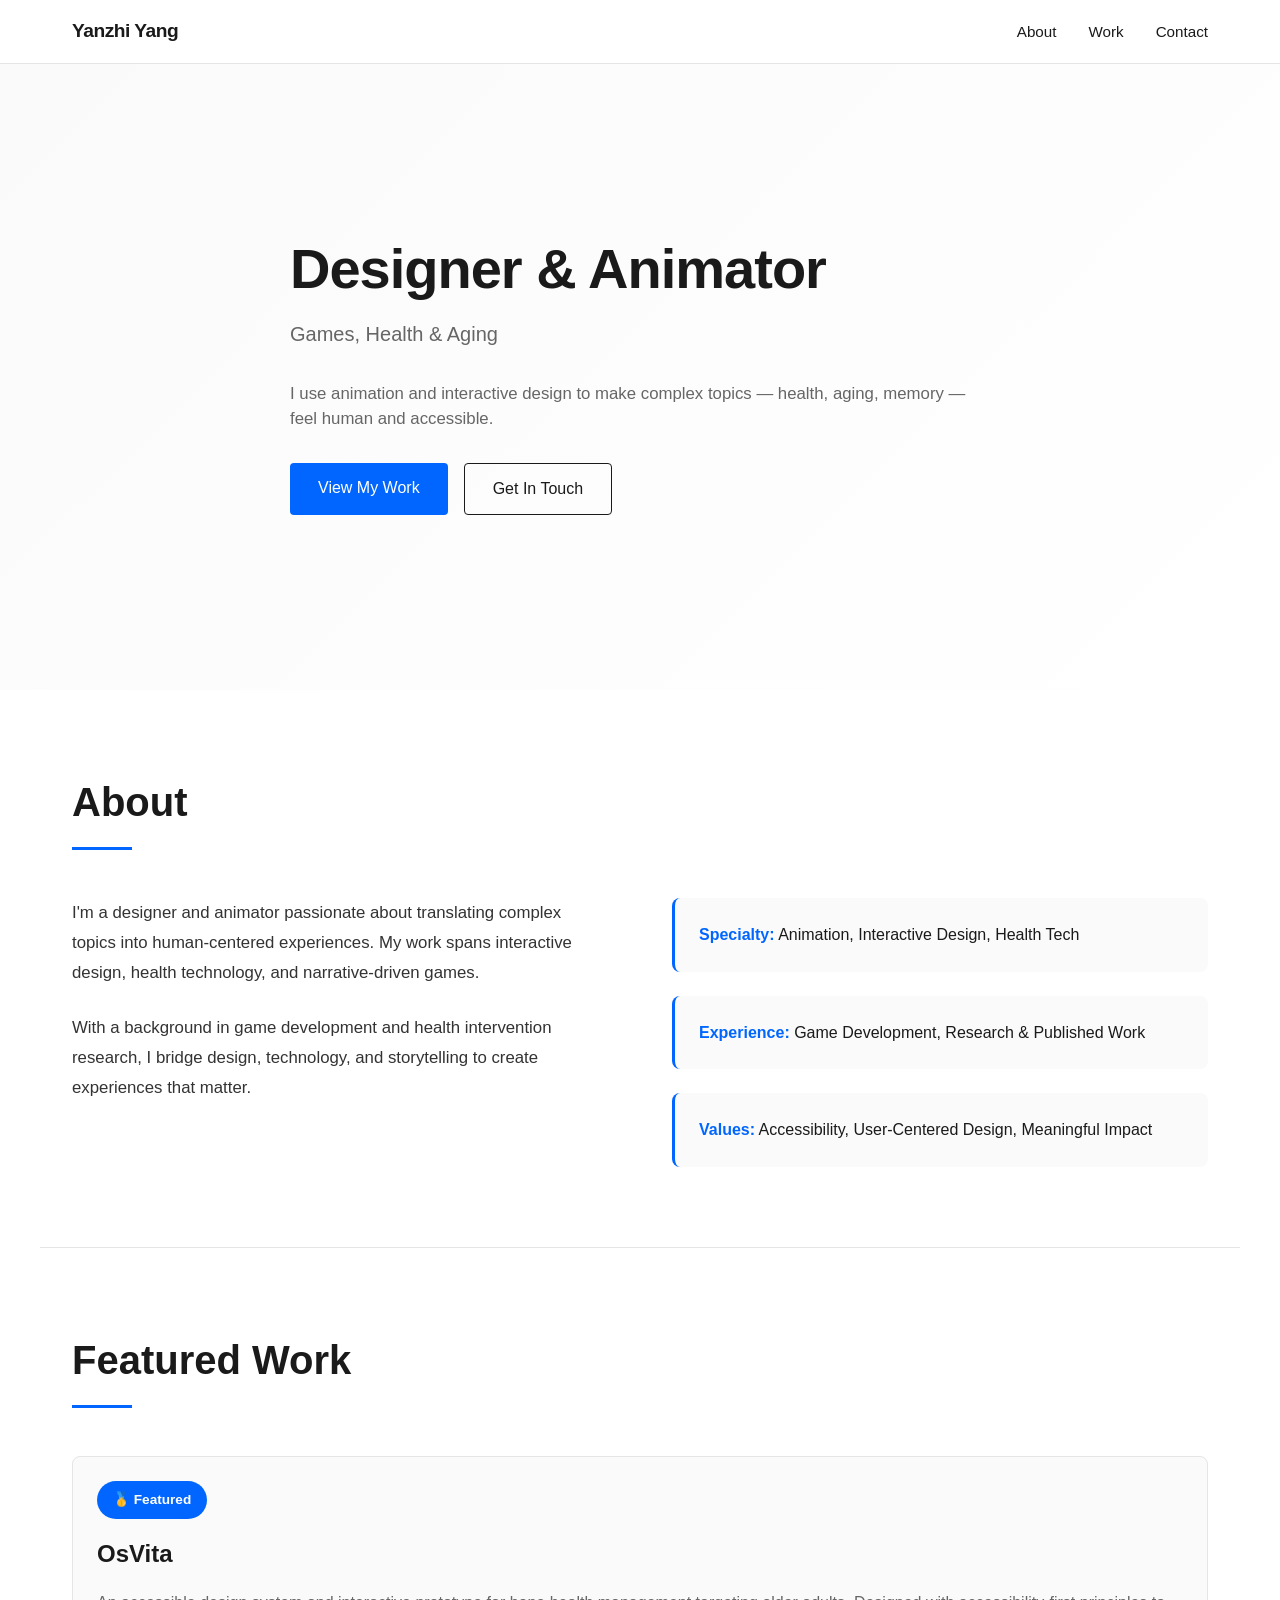
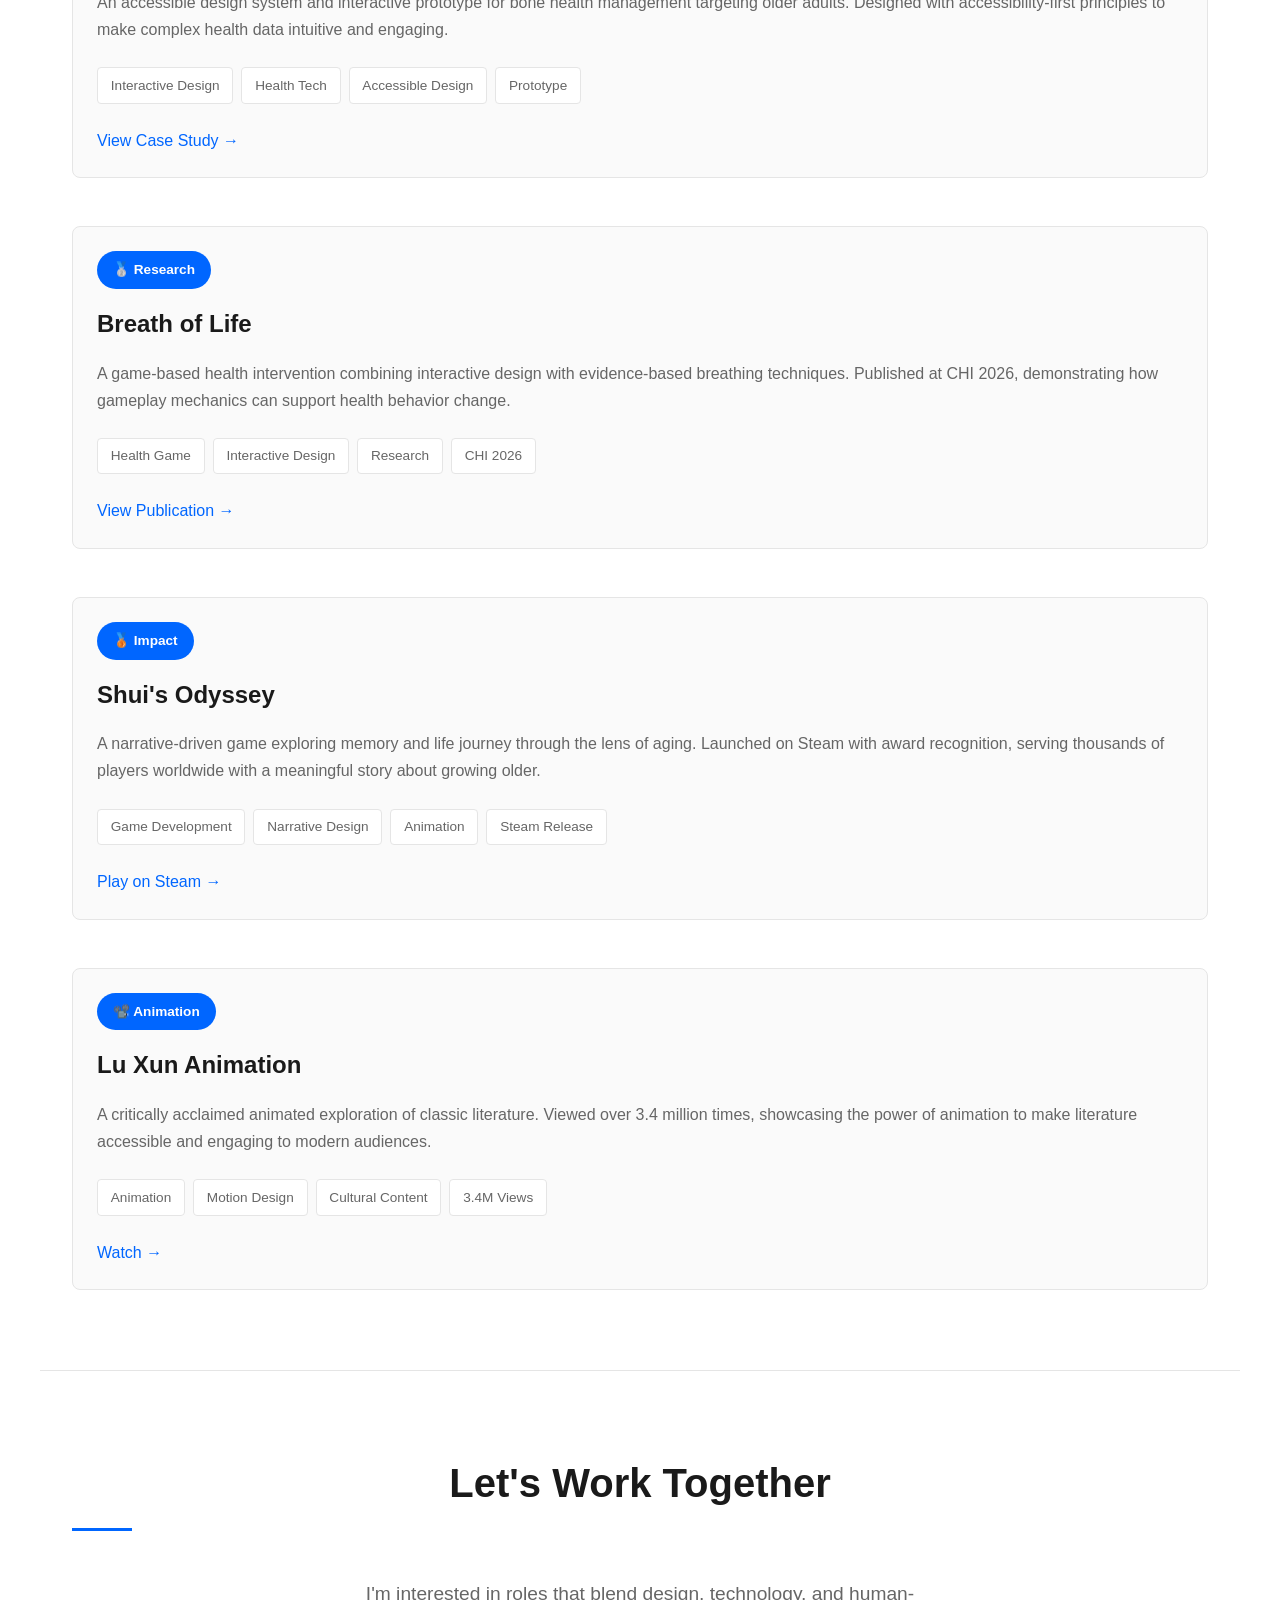
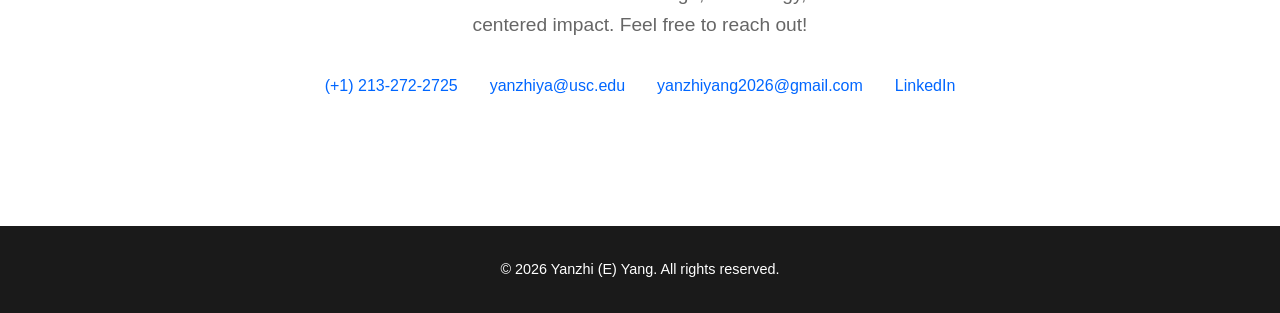
==== commit 0e879273: "contact information & OsVita update" ====
--- a/index.html
+++ b/index.html
@@ -467,7 +467,7 @@
                         <span class="tag">Accessible Design</span>
                         <span class="tag">Prototype</span>
                     </div>
-                    <a href="#" class="project-link">View Case Study →</a>
+                    <a href="osvita.html" class="project-link">View Case Study →</a>
                 </div>
             </div>
 
@@ -534,9 +534,10 @@
             I'm interested in roles that blend design, technology, and human-centered impact. Feel free to reach out!
         </p>
         <div class="contact-links">
-            <a href="mailto:your.email@example.com" class="contact-link">Email</a>
-            <a href="https://linkedin.com/in/yourprofile" class="contact-link">LinkedIn</a>
-            <a href="https://github.com/Yanzhi-E-Yang" class="contact-link">GitHub</a>
+            <a href="tel:+12132722725" class="contact-link">(+1) 213-272-2725</a>
+            <a href="mailto:yanzhiya@usc.edu" class="contact-link">yanzhiya@usc.edu</a>
+            <a href="mailto:yanzhiyang2026@gmail.com" class="contact-link">yanzhiyang2026@gmail.com</a>
+            <a href="https://www.linkedin.com/in/yanzhi-e-yang-2474b6325" class="contact-link" target="_blank" rel="noopener">LinkedIn</a>
         </div>
     </section>
 
